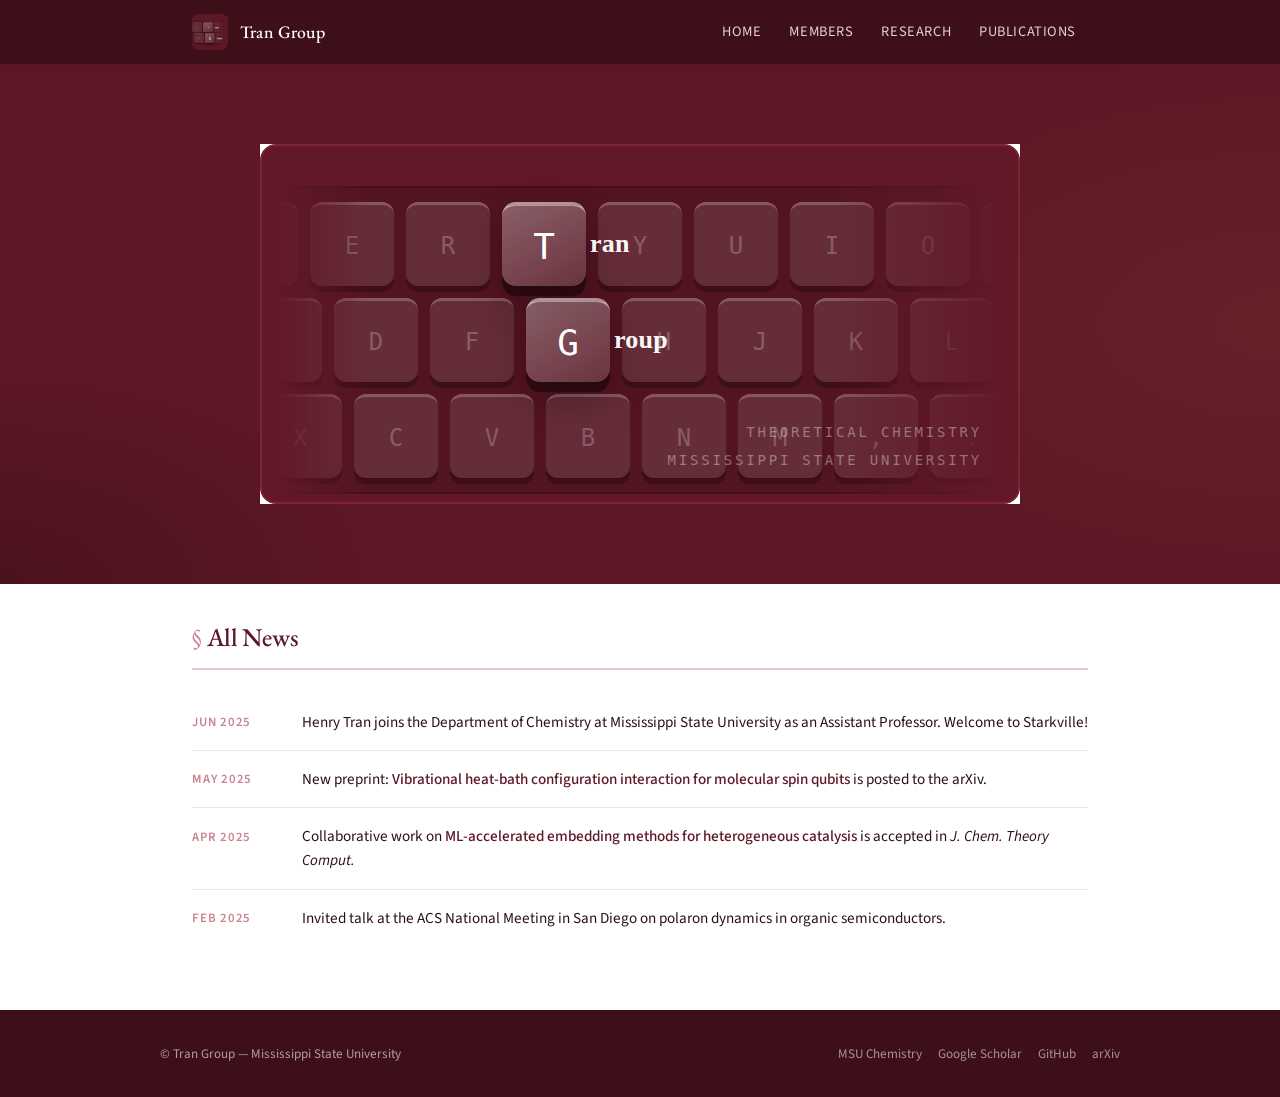
==== news.html @ 94c7b517 "initial commit" ====
<!DOCTYPE html>
<html lang="en">
<head>
  <meta charset="UTF-8" />
  <meta name="viewport" content="width=device-width, initial-scale=1" />
  <meta name="author" content="Henry Tran" />
  <meta name="description" content="News from the Tran Group — Theoretical Chemistry at Mississippi State University." />
  <title>News — Tran Group, Mississippi State University</title>
  <link rel="icon" type="image/png" href="images/tran_group_icon_maroon_512.png" />
  <link rel="stylesheet" href="css/main.css" />
</head>
<body>

<!-- ===== NAVBAR ===== -->
<nav class="navbar">
  <div class="navbar-inner">
    <a class="navbar-brand" href="index.html">
      <img class="nav-icon" src="images/tran_group_icon_maroon_512.png" alt="Tran Group icon" />
      <span>Tran Group</span>
    </a>
    <button class="navbar-toggle" id="navToggle" aria-label="Toggle navigation">
      <span></span><span></span><span></span>
    </button>
    <ul class="navbar-links" id="navLinks">
      <li><a href="index.html">Home</a></li>
      <li><a href="index.html#members">Members</a></li>
      <li><a href="index.html#research">Research</a></li>
      <li><a href="publications.html">Publications</a></li>
    </ul>
  </div>
</nav>

<!-- ===== HEADER ===== -->
<header class="site-header">
  <div class="header-inner">
    <div class="header-logo-wrap">
      <img src="images/tran_group_logo_maroon.png" alt="Tran Group logo" />
    </div>
    <div class="header-text">
      <h1>The Tran Group</h1>
      <p class="subtitle">Theoretical Chemistry at <em>Mississippi State University</em></p>
    </div>
  </div>
</header>

<!-- ===== MAIN CONTENT ===== -->
<main class="page-wrapper">

  <h2 class="section-heading" style="margin-top:2rem;">All News</h2>

  <ul class="news-list">

    <li class="news-item">
      <span class="news-date">Jun 2025</span>
      <div class="news-content">
        Henry Tran joins the Department of Chemistry at Mississippi State University as an Assistant Professor. Welcome to Starkville!
      </div>
    </li>

    <li class="news-item">
      <span class="news-date">May 2025</span>
      <div class="news-content">
        New preprint: <a href="#">Vibrational heat-bath configuration interaction for molecular spin qubits</a> is posted to the arXiv.
      </div>
    </li>

    <li class="news-item">
      <span class="news-date">Apr 2025</span>
      <div class="news-content">
        Collaborative work on <a href="#">ML-accelerated embedding methods for heterogeneous catalysis</a> is accepted in <em>J. Chem. Theory Comput.</em>
      </div>
    </li>

    <li class="news-item">
      <span class="news-date">Feb 2025</span>
      <div class="news-content">
        Invited talk at the ACS National Meeting in San Diego on polaron dynamics in organic semiconductors.
      </div>
    </li>

  </ul>

</main>

<!-- ===== FOOTER ===== -->
<footer class="site-footer">
  <div class="footer-inner">
    <span class="footer-copy">&copy; Tran Group &mdash; Mississippi State University</span>
    <ul class="footer-links">
      <li><a href="https://www.chemistry.msstate.edu/" target="_blank" rel="noopener">MSU Chemistry</a></li>
      <li><a href="https://scholar.google.com/" target="_blank" rel="noopener">Google Scholar</a></li>
      <li><a href="https://github.com/" target="_blank" rel="noopener">GitHub</a></li>
      <li><a href="https://arxiv.org/" target="_blank" rel="noopener">arXiv</a></li>
    </ul>
  </div>
</footer>

<script>
  document.getElementById('navToggle').addEventListener('click', function() {
    document.getElementById('navLinks').classList.toggle('open');
  });
</script>

</body>
</html>
---- css/main.css ----
/* ============================================================
   Tran Group — Theoretical Chemistry, Mississippi State University
   CSS — MSU Maroon theme, modeled after Berkelbach Group layout
   ============================================================ */

/* ---------- Google Fonts ---------- */
@import url('https://fonts.googleapis.com/css2?family=EB+Garamond:ital,wght@0,400;0,500;0,600;1,400&family=Source+Sans+3:wght@300;400;600&family=Source+Code+Pro:wght@400&display=swap');

/* ---------- CSS Variables ---------- */
:root {
  --maroon:        #5D1725;
  --maroon-dark:   #3E0F18;
  --maroon-mid:    #7A2133;
  --maroon-light:  #9B3A4D;
  --maroon-pale:   #C8848F;
  --maroon-bg:     #F9F4F5;
  --gold:          #C8A951;
  --gold-light:    #E8CC80;
  --white:         #FFFFFF;
  --off-white:     #FAFAFA;
  --text-dark:     #1A0A0C;
  --text-body:     #2C1016;
  --text-mid:      #5A3040;
  --text-light:    #9B7080;
  --border:        #DEC8CB;
  --border-light:  #F0E4E6;
  --shadow:        rgba(93,23,37,0.12);
  --shadow-strong: rgba(93,23,37,0.22);
  --nav-height:    64px;
  --font-serif:    'EB Garamond', Georgia, serif;
  --font-sans:     'Source Sans 3', system-ui, sans-serif;
  --font-mono:     'Source Code Pro', monospace;
}

/* ---------- Reset & Base ---------- */
*, *::before, *::after { box-sizing: border-box; margin: 0; padding: 0; }

html { scroll-behavior: smooth; font-size: 16px; }

body {
  font-family: var(--font-sans);
  font-size: 1rem;
  line-height: 1.7;
  color: var(--text-body);
  background: var(--white);
  -webkit-font-smoothing: antialiased;
}

a {
  color: var(--maroon);
  text-decoration: none;
  transition: color 0.2s;
}
a:hover { color: var(--maroon-light); text-decoration: underline; }

img { max-width: 100%; display: block; }

hr {
  border: none;
  border-top: 1px solid var(--border);
  margin: 2.5rem 0;
}

/* ---------- Navbar ---------- */
.navbar {
  position: sticky;
  top: 0;
  z-index: 100;
  background: var(--maroon-dark);
  height: var(--nav-height);
  display: flex;
  align-items: center;
  box-shadow: 0 2px 10px var(--shadow-strong);
}

.navbar-inner {
  max-width: 960px;
  width: 100%;
  margin: 0 auto;
  padding: 0 2rem;
  display: flex;
  align-items: center;
  justify-content: space-between;
  gap: 1rem;
}

.navbar-brand {
  display: flex;
  align-items: center;
  gap: 0.75rem;
  text-decoration: none;
}

.navbar-brand img.nav-icon {
  width: 36px;
  height: 36px;
  border-radius: 8px;
  object-fit: cover;
  flex-shrink: 0;
}

.navbar-brand span {
  font-family: var(--font-serif);
  font-size: 1.1rem;
  font-weight: 500;
  color: var(--white);
  letter-spacing: 0.01em;
  white-space: nowrap;
}

.navbar-toggle {
  display: none;
  background: none;
  border: none;
  cursor: pointer;
  padding: 0.25rem;
  flex-direction: column;
  gap: 5px;
}
.navbar-toggle span {
  display: block;
  width: 22px;
  height: 2px;
  background: var(--white);
  border-radius: 2px;
  transition: 0.3s;
}

.navbar-links {
  display: flex;
  align-items: center;
  gap: 0.25rem;
  list-style: none;
}

.navbar-links a {
  color: rgba(255,255,255,0.82);
  font-family: var(--font-sans);
  font-size: 0.9rem;
  font-weight: 400;
  letter-spacing: 0.04em;
  text-transform: uppercase;
  padding: 0.4rem 0.75rem;
  border-radius: 4px;
  text-decoration: none;
  transition: background 0.2s, color 0.2s;
}
.navbar-links a:hover,
.navbar-links a.active {
  background: rgba(255,255,255,0.12);
  color: var(--white);
  text-decoration: none;
}

/* ---------- Hero / Header Banner ---------- */
.site-header {
  background: var(--maroon);
  padding: 5rem 2rem;
  position: relative;
  overflow: hidden;
  width: 100%;
}

.site-header::before {
  content: '';
  position: absolute;
  inset: 0;
  background:
    radial-gradient(ellipse 70% 90% at 100% 50%, rgba(200,169,81,0.07) 0%, transparent 60%),
    radial-gradient(ellipse 50% 70% at 0% 100%, rgba(0,0,0,0.2) 0%, transparent 60%);
  pointer-events: none;
}

.header-inner {
  display: flex;
  justify-content: center;
  align-items: center;
  position: relative;
  width: 100%;
}

.header-logo-wrap {
  display: flex;
  justify-content: center;
  width: 100%;
}

.header-logo-wrap img {
  height: 360px;
  width: auto;
  max-width: 90%;
  filter: brightness(1.05);
  display: block;
}

/* hide the text block entirely in the full-banner layout */
.header-text { display: none; }

/* ---------- Layout Wrapper ---------- */
.page-wrapper {
  max-width: 960px;
  margin: 0 auto;
  padding: 0 2rem;
}

/* ---------- Section headings ---------- */
.section-heading {
  font-family: var(--font-serif);
  font-size: 1.6rem;
  font-weight: 500;
  color: var(--maroon);
  border-bottom: 2px solid var(--border);
  padding-bottom: 0.5rem;
  margin: 3rem 0 1.5rem;
  letter-spacing: -0.01em;
}

.section-heading::before {
  content: '§ ';
  color: var(--maroon-pale);
  font-weight: 400;
}

/* ---------- News Section ---------- */
.news-section {
  padding: 2rem 0 0;
}

.news-list { list-style: none; }

.news-item {
  display: grid;
  grid-template-columns: 90px 1fr;
  gap: 0 1.25rem;
  padding: 1rem 0;
  border-bottom: 1px solid var(--border-light);
  align-items: start;
}

.news-item:last-child { border-bottom: none; }

.news-date {
  font-family: var(--font-sans);
  font-size: 0.8rem;
  font-weight: 600;
  color: var(--maroon-pale);
  text-transform: uppercase;
  letter-spacing: 0.06em;
  padding-top: 0.15rem;
  white-space: nowrap;
}

.news-content {
  font-size: 0.95rem;
  line-height: 1.6;
  color: var(--text-body);
}

.news-content a { font-weight: 500; }

.view-older {
  display: inline-block;
  margin-top: 1.25rem;
  font-size: 0.88rem;
  font-weight: 600;
  color: var(--maroon);
  text-transform: uppercase;
  letter-spacing: 0.06em;
  border-bottom: 1px solid var(--maroon-pale);
  padding-bottom: 1px;
}

/* ---------- Members Section ---------- */
.members-grid {
  display: grid;
  grid-template-columns: repeat(auto-fill, minmax(240px, 1fr));
  gap: 2.5rem 2rem;
  margin: 1.5rem 0;
}

.member-card {
  display: flex;
  flex-direction: column;
  align-items: center;
  text-align: center;
}

.member-photo {
  width: 160px;
  height: 160px;
  border-radius: 50%;
  object-fit: cover;
  background: var(--border);
  margin-bottom: 1rem;
  border: 3px solid var(--border);
  transition: border-color 0.2s;
}

.member-card:hover .member-photo { border-color: var(--maroon-pale); }

.member-photo-placeholder {
  width: 160px;
  height: 160px;
  border-radius: 50%;
  background: linear-gradient(135deg, var(--maroon-pale), var(--border));
  margin-bottom: 1rem;
  display: flex;
  align-items: center;
  justify-content: center;
  color: var(--white);
  font-size: 2.75rem;
  font-family: var(--font-serif);
  border: 3px solid var(--border);
  flex-shrink: 0;
}

.member-name {
  font-family: var(--font-serif);
  font-size: 1.15rem;
  font-weight: 600;
  color: var(--text-dark);
  margin-bottom: 0.2rem;
}

.member-role {
  font-size: 0.85rem;
  font-weight: 600;
  color: var(--maroon);
  text-transform: uppercase;
  letter-spacing: 0.05em;
  margin-bottom: 0.5rem;
}

.member-bio {
  font-size: 0.9rem;
  color: var(--text-mid);
  line-height: 1.55;
}

.member-email {
  font-size: 0.82rem;
  color: var(--maroon-light);
  margin-top: 0.3rem;
  font-family: var(--font-mono);
  word-break: break-all;
}

/* Former members */
.former-members-toggle {
  background: none;
  border: 1px solid var(--border);
  color: var(--maroon);
  font-family: var(--font-sans);
  font-size: 0.88rem;
  font-weight: 600;
  letter-spacing: 0.04em;
  text-transform: uppercase;
  padding: 0.5rem 1.2rem;
  border-radius: 4px;
  cursor: pointer;
  margin: 1rem 0;
  transition: background 0.2s, color 0.2s;
}
.former-members-toggle:hover { background: var(--maroon); color: var(--white); }

.former-list {
  display: none;
  margin-top: 1rem;
}
.former-list.open { display: block; }

.former-item {
  padding: 0.65rem 0;
  border-bottom: 1px solid var(--border-light);
  font-size: 0.92rem;
}
.former-item:last-child { border-bottom: none; }

.former-name {
  font-weight: 600;
  color: var(--text-dark);
  margin-bottom: 0.1rem;
}
.former-role {
  font-size: 0.8rem;
  color: var(--maroon);
  font-weight: 600;
  text-transform: uppercase;
  letter-spacing: 0.04em;
}
.former-current {
  font-size: 0.82rem;
  color: var(--text-mid);
}

/* ---------- Research Section ---------- */
.research-intro {
  font-family: var(--font-serif);
  font-size: 1.08rem;
  line-height: 1.75;
  color: var(--text-body);
  margin-bottom: 1.75rem;
}

.research-areas {
  display: grid;
  grid-template-columns: repeat(auto-fill, minmax(260px, 1fr));
  gap: 1.5rem;
  margin: 1.5rem 0;
}

.research-card {
  background: var(--maroon-bg);
  border: 1px solid var(--border);
  border-top: 3px solid var(--maroon);
  border-radius: 4px;
  padding: 1.4rem 1.4rem 1.6rem;
  transition: box-shadow 0.2s;
}

.research-card:hover {
  box-shadow: 0 4px 18px var(--shadow);
}

.research-card h4 {
  font-family: var(--font-serif);
  font-size: 1.1rem;
  font-weight: 600;
  color: var(--maroon);
  margin-bottom: 0.75rem;
}

.research-card p {
  font-size: 0.9rem;
  line-height: 1.65;
  color: var(--text-body);
}

.publications-cta {
  display: inline-block;
  margin-top: 1.5rem;
  background: var(--maroon);
  color: var(--white);
  font-size: 0.9rem;
  font-weight: 600;
  letter-spacing: 0.04em;
  text-transform: uppercase;
  padding: 0.65rem 1.6rem;
  border-radius: 4px;
  text-decoration: none;
  transition: background 0.2s;
}
.publications-cta:hover { background: var(--maroon-dark); color: var(--white); text-decoration: none; }

/* ---------- PI Bio Section ---------- */
.pi-bio {
  display: grid;
  grid-template-columns: 160px 1fr;
  gap: 2rem;
  align-items: start;
  margin: 1.5rem 0;
}

.pi-photo {
  width: 160px;
  height: 160px;
  border-radius: 50%;
  object-fit: cover;
  border: 3px solid var(--border);
}

.pi-photo-placeholder {
  width: 160px;
  height: 160px;
  border-radius: 50%;
  background: linear-gradient(135deg, var(--maroon), var(--maroon-light));
  display: flex;
  align-items: center;
  justify-content: center;
  color: var(--white);
  font-size: 3rem;
  font-family: var(--font-serif);
  border: 3px solid var(--border);
  flex-shrink: 0;
}

.pi-bio-text p {
  font-family: var(--font-serif);
  font-size: 1.05rem;
  line-height: 1.75;
  margin-bottom: 1rem;
}

.awards-list {
  list-style: none;
  margin-top: 1.25rem;
}

.awards-list li {
  display: flex;
  gap: 0.75rem;
  padding: 0.45rem 0;
  border-bottom: 1px solid var(--border-light);
  font-size: 0.92rem;
  line-height: 1.5;
}
.awards-list li:last-child { border-bottom: none; }

.award-year {
  font-weight: 600;
  color: var(--maroon);
  white-space: nowrap;
  min-width: 40px;
}

/* ---------- Contact / Address Section ---------- */
.contact-section {
  background: var(--maroon-bg);
  border: 1px solid var(--border);
  border-radius: 4px;
  padding: 1.5rem 2rem;
  margin: 2rem 0;
  display: grid;
  grid-template-columns: 1fr 1fr;
  gap: 1.5rem;
}

.contact-section h4 {
  font-family: var(--font-serif);
  font-size: 1rem;
  color: var(--maroon);
  margin-bottom: 0.6rem;
  font-weight: 600;
}

.contact-section p,
.contact-section address {
  font-style: normal;
  font-size: 0.9rem;
  line-height: 1.7;
  color: var(--text-body);
}

/* ---------- Join Section ---------- */
.join-section {
  font-family: var(--font-serif);
  font-size: 1.05rem;
  line-height: 1.75;
  color: var(--text-body);
  background: var(--maroon-bg);
  border-left: 4px solid var(--maroon);
  padding: 1.25rem 1.5rem;
  border-radius: 0 4px 4px 0;
  margin: 2rem 0;
}

/* ---------- Footer ---------- */
.site-footer {
  background: var(--maroon-dark);
  color: rgba(255,255,255,0.6);
  padding: 2rem;
  margin-top: 4rem;
  font-size: 0.85rem;
}

.footer-inner {
  max-width: 960px;
  margin: 0 auto;
  display: flex;
  align-items: center;
  justify-content: space-between;
  flex-wrap: wrap;
  gap: 1rem;
}

.footer-links {
  display: flex;
  gap: 1rem;
  flex-wrap: wrap;
  list-style: none;
}

.footer-links a {
  color: rgba(255,255,255,0.55);
  font-size: 0.82rem;
  text-decoration: none;
  transition: color 0.2s;
}
.footer-links a:hover { color: var(--white); text-decoration: none; }

.footer-copy {
  font-size: 0.82rem;
}

/* ---------- Publications page ---------- */
.pub-section-heading {
  font-family: var(--font-serif);
  font-size: 1.25rem;
  color: var(--maroon);
  font-weight: 600;
  margin: 2.5rem 0 1rem;
  padding-bottom: 0.4rem;
  border-bottom: 1px solid var(--border);
}

.pub-list { list-style: none; }

.pub-item {
  display: grid;
  grid-template-columns: 80px 1fr;
  gap: 0 1rem;
  padding: 0.9rem 0;
  border-bottom: 1px solid var(--border-light);
  align-items: start;
}
.pub-item:last-child { border-bottom: none; }

.pub-date {
  font-size: 0.78rem;
  color: var(--maroon-pale);
  font-weight: 600;
  text-transform: uppercase;
  letter-spacing: 0.05em;
  padding-top: 0.15rem;
  white-space: nowrap;
}

.pub-content { font-size: 0.92rem; line-height: 1.55; }
.pub-content a { font-weight: 500; color: var(--maroon); }
.pub-content a:hover { color: var(--maroon-light); }
.pub-authors { color: var(--text-mid); font-size: 0.87rem; margin-top: 0.2rem; }
.pub-journal { color: var(--text-mid); font-size: 0.87rem; font-style: italic; }
.pub-note { font-size: 0.82rem; color: var(--maroon-pale); font-style: italic; margin-top: 0.2rem; }

.pub-former-toggle {
  background: none;
  border: 1px solid var(--border);
  color: var(--maroon);
  font-family: var(--font-sans);
  font-size: 0.88rem;
  font-weight: 600;
  letter-spacing: 0.04em;
  text-transform: uppercase;
  padding: 0.5rem 1.2rem;
  border-radius: 4px;
  cursor: pointer;
  margin: 1rem 0;
  transition: background 0.2s, color 0.2s;
}
.pub-former-toggle:hover { background: var(--maroon); color: var(--white); }

.pub-former { display: none; }
.pub-former.open { display: block; }

/* ---------- Responsive ---------- */
@media (max-width: 768px) {
  .navbar-toggle { display: flex; }

  .navbar-links {
    display: none;
    position: absolute;
    top: var(--nav-height);
    left: 0;
    right: 0;
    background: var(--maroon-dark);
    flex-direction: column;
    padding: 0.75rem 1rem;
    gap: 0;
    box-shadow: 0 4px 12px var(--shadow-strong);
  }
  .navbar-links.open { display: flex; }
  .navbar-links li { width: 100%; }
  .navbar-links a { display: block; padding: 0.65rem 0.75rem; font-size: 0.95rem; }

  .header-inner { flex-direction: column; align-items: flex-start; gap: 1.25rem; }
  .header-text h1 { font-size: 1.8rem; }

  .pi-bio { grid-template-columns: 1fr; }
  .pi-photo, .pi-photo-placeholder { width: 120px; height: 120px; }

  .contact-section { grid-template-columns: 1fr; }

  .members-grid { grid-template-columns: repeat(auto-fill, minmax(180px, 1fr)); }
  .research-areas { grid-template-columns: 1fr; }
}

@media (max-width: 480px) {
  .page-wrapper { padding: 0 1rem; }
  .news-item { grid-template-columns: 1fr; gap: 0.2rem; }
  .pub-item { grid-template-columns: 1fr; }
  .pub-date { display: inline; margin-right: 0.5rem; }
}
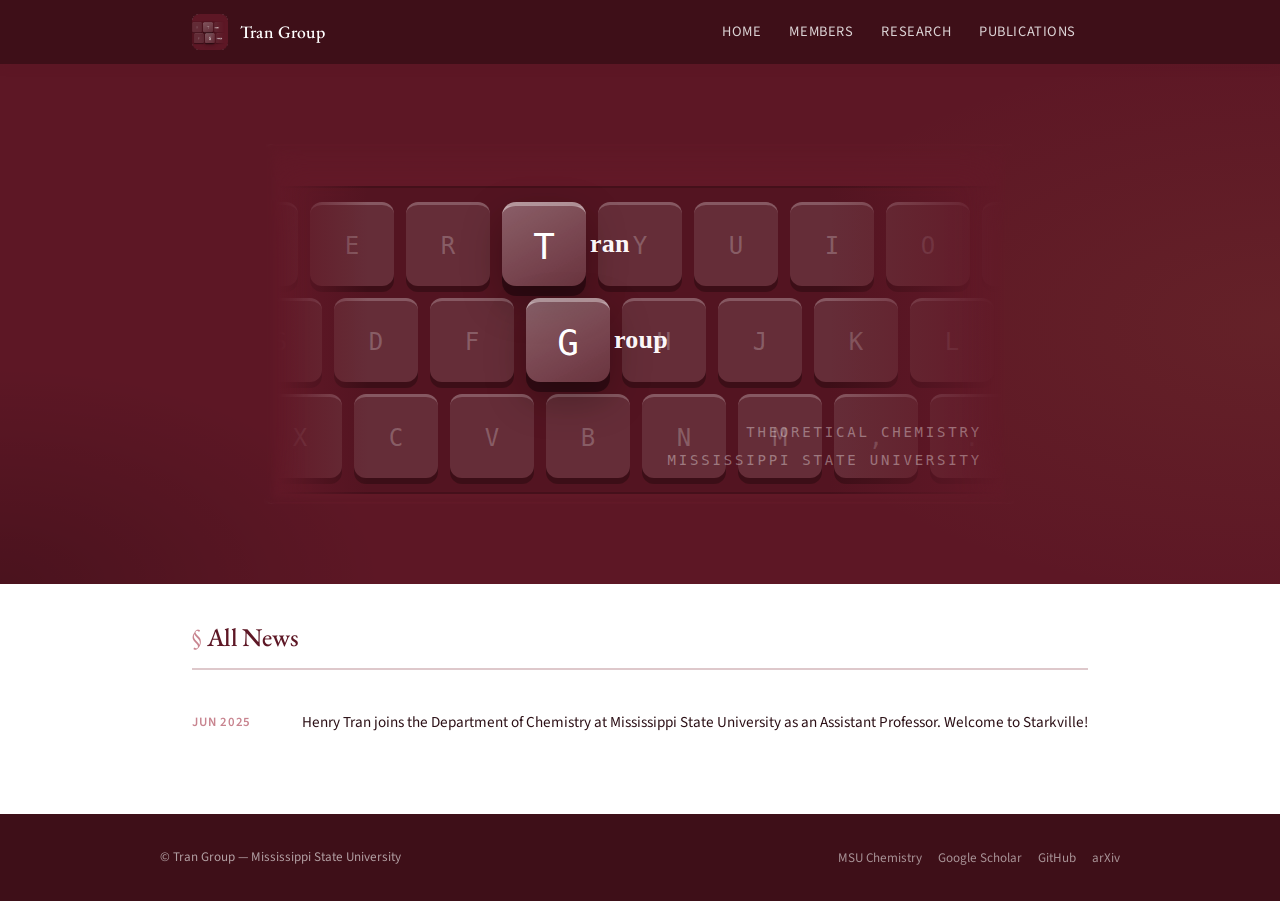
==== commit 9b2531b1: "Removed photo in pi info section" ====
--- a/news.html
+++ b/news.html
@@ -34,7 +34,7 @@
 <header class="site-header">
   <div class="header-inner">
     <div class="header-logo-wrap">
-      <img src="images/tran_group_logo_maroon.png" alt="Tran Group logo" />
+      <img src="images/tran_group_logo_maroon_fuzzy.png" alt="Tran Group logo" />
     </div>
     <div class="header-text">
       <h1>The Tran Group</h1>
@@ -54,27 +54,6 @@
       <span class="news-date">Jun 2025</span>
       <div class="news-content">
         Henry Tran joins the Department of Chemistry at Mississippi State University as an Assistant Professor. Welcome to Starkville!
-      </div>
-    </li>
-
-    <li class="news-item">
-      <span class="news-date">May 2025</span>
-      <div class="news-content">
-        New preprint: <a href="#">Vibrational heat-bath configuration interaction for molecular spin qubits</a> is posted to the arXiv.
-      </div>
-    </li>
-
-    <li class="news-item">
-      <span class="news-date">Apr 2025</span>
-      <div class="news-content">
-        Collaborative work on <a href="#">ML-accelerated embedding methods for heterogeneous catalysis</a> is accepted in <em>J. Chem. Theory Comput.</em>
-      </div>
-    </li>
-
-    <li class="news-item">
-      <span class="news-date">Feb 2025</span>
-      <div class="news-content">
-        Invited talk at the ACS National Meeting in San Diego on polaron dynamics in organic semiconductors.
       </div>
     </li>
 
--- a/css/main.css
+++ b/css/main.css
@@ -455,7 +455,7 @@
 /* ---------- PI Bio Section ---------- */
 .pi-bio {
   display: grid;
-  grid-template-columns: 160px 1fr;
+  /* grid-template-columns: 160px 1fr;*/
   gap: 2rem;
   align-items: start;
   margin: 1.5rem 0;
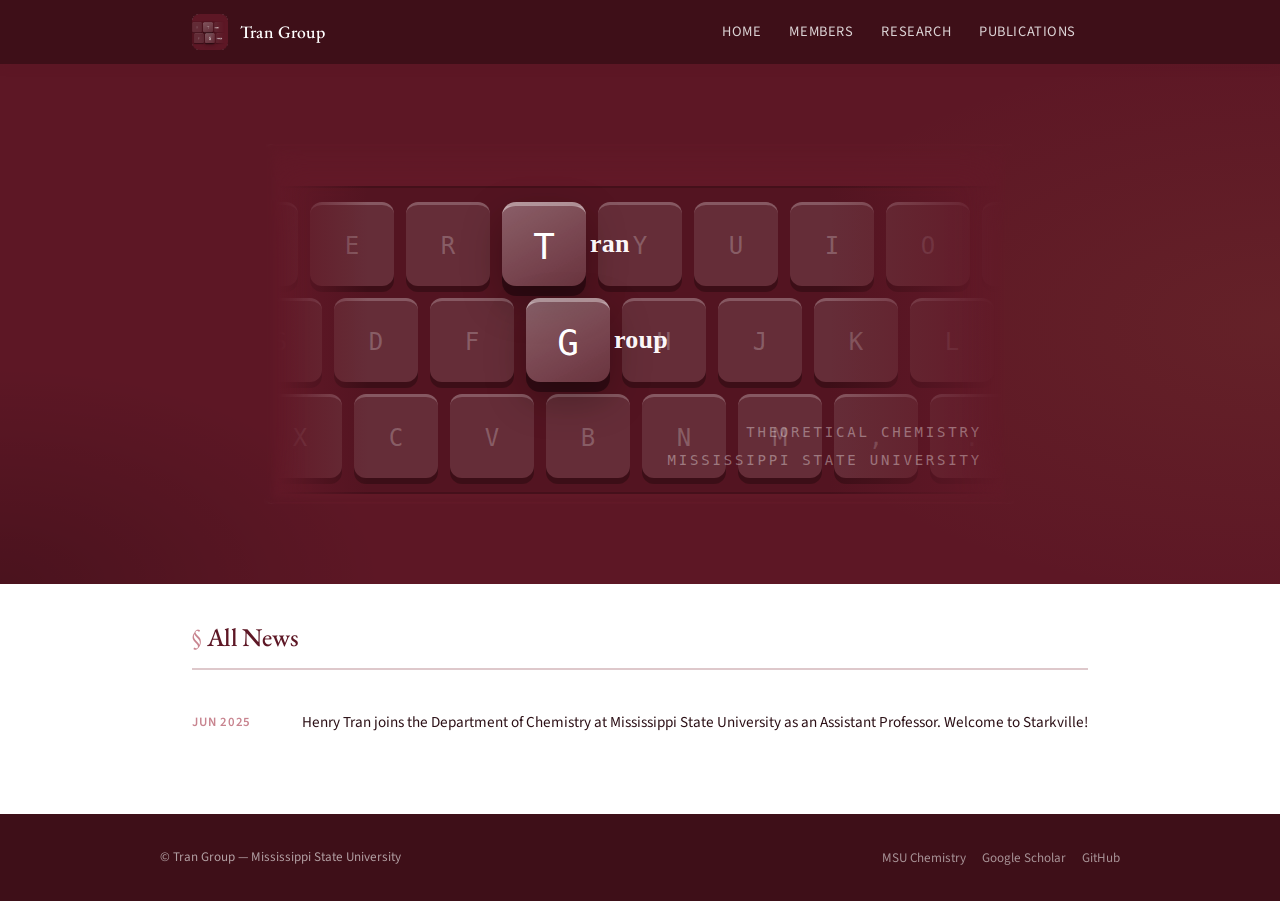
==== commit 17d13162: "Refactored the header and footer so that it is unified in one file" ====
--- a/news.html
+++ b/news.html
@@ -9,39 +9,7 @@
   <link rel="icon" type="image/png" href="images/tran_group_icon_maroon_512.png" />
   <link rel="stylesheet" href="css/main.css" />
 </head>
-<body>
-
-<!-- ===== NAVBAR ===== -->
-<nav class="navbar">
-  <div class="navbar-inner">
-    <a class="navbar-brand" href="index.html">
-      <img class="nav-icon" src="images/tran_group_icon_maroon_512.png" alt="Tran Group icon" />
-      <span>Tran Group</span>
-    </a>
-    <button class="navbar-toggle" id="navToggle" aria-label="Toggle navigation">
-      <span></span><span></span><span></span>
-    </button>
-    <ul class="navbar-links" id="navLinks">
-      <li><a href="index.html">Home</a></li>
-      <li><a href="index.html#members">Members</a></li>
-      <li><a href="index.html#research">Research</a></li>
-      <li><a href="publications.html">Publications</a></li>
-    </ul>
-  </div>
-</nav>
-
-<!-- ===== HEADER ===== -->
-<header class="site-header">
-  <div class="header-inner">
-    <div class="header-logo-wrap">
-      <img src="images/tran_group_logo_maroon_fuzzy.png" alt="Tran Group logo" />
-    </div>
-    <div class="header-text">
-      <h1>The Tran Group</h1>
-      <p class="subtitle">Theoretical Chemistry at <em>Mississippi State University</em></p>
-    </div>
-  </div>
-</header>
+<body data-page="news">
 
 <!-- ===== MAIN CONTENT ===== -->
 <main class="page-wrapper">
@@ -61,24 +29,7 @@
 
 </main>
 
-<!-- ===== FOOTER ===== -->
-<footer class="site-footer">
-  <div class="footer-inner">
-    <span class="footer-copy">&copy; Tran Group &mdash; Mississippi State University</span>
-    <ul class="footer-links">
-      <li><a href="https://www.chemistry.msstate.edu/" target="_blank" rel="noopener">MSU Chemistry</a></li>
-      <li><a href="https://scholar.google.com/" target="_blank" rel="noopener">Google Scholar</a></li>
-      <li><a href="https://github.com/" target="_blank" rel="noopener">GitHub</a></li>
-      <li><a href="https://arxiv.org/" target="_blank" rel="noopener">arXiv</a></li>
-    </ul>
-  </div>
-</footer>
-
-<script>
-  document.getElementById('navToggle').addEventListener('click', function() {
-    document.getElementById('navLinks').classList.toggle('open');
-  });
-</script>
+<script src="js/site-layout.js"></script>
 
 </body>
 </html>
--- a/css/main.css
+++ b/css/main.css
@@ -5,6 +5,7 @@
 
 /* ---------- Google Fonts ---------- */
 @import url('https://fonts.googleapis.com/css2?family=EB+Garamond:ital,wght@0,400;0,500;0,600;1,400&family=Source+Sans+3:wght@300;400;600&family=Source+Code+Pro:wght@400&display=swap');
+@import url('https://cdnjs.cloudflare.com/ajax/libs/font-awesome/6.5.2/css/all.min.css');
 
 /* ---------- CSS Variables ---------- */
 :root {
@@ -345,6 +346,59 @@
   word-break: break-all;
 }
 
+.member-email a {
+  display: inline-flex;
+  align-items: center;
+  gap: 0.35rem;
+}
+
+.member-email i {
+  font-size: 0.8rem;
+  color: var(--maroon-pale);
+  flex-shrink: 0;
+}
+
+.member-links {
+  display: flex;
+  justify-content: center;
+  gap: 0.55rem;
+  flex-wrap: wrap;
+  margin-top: 0.9rem;
+}
+
+.member-link {
+  width: 2.1rem;
+  height: 2.1rem;
+  display: inline-flex;
+  align-items: center;
+  justify-content: center;
+  border: 1px solid var(--border);
+  border-radius: 999px;
+  color: var(--maroon);
+  background: var(--white);
+  text-decoration: none;
+  transition: transform 0.2s, background 0.2s, color 0.2s, border-color 0.2s, box-shadow 0.2s;
+}
+
+.member-link i {
+  font-size: 0.92rem;
+  line-height: 1;
+}
+
+.member-link:hover {
+  transform: translateY(-1px);
+  background: var(--maroon);
+  border-color: var(--maroon);
+  color: var(--white);
+  box-shadow: 0 4px 12px var(--shadow);
+  text-decoration: none;
+}
+
+.member-link-cv:hover { background: var(--maroon-mid); border-color: var(--maroon-mid); }
+.member-link-github:hover { background: #24292f; border-color: #24292f; }
+.member-link-linkedin:hover { background: #0a66c2; border-color: #0a66c2; }
+.member-link-scholar:hover { background: #6b4f1d; border-color: #6b4f1d; }
+
 /* Former members */
 .former-members-toggle {
   background: none;
@@ -607,7 +661,8 @@
 
 .pub-item {
   display: grid;
-  grid-template-columns: 80px 1fr;
+  /* three columns: number, date, content */
+  grid-template-columns: 60px 120px 1fr;
   gap: 0 1rem;
   padding: 0.9rem 0;
   border-bottom: 1px solid var(--border-light);
@@ -621,9 +676,30 @@
   font-weight: 600;
   text-transform: uppercase;
   letter-spacing: 0.05em;
-  padding-top: 0.15rem;
+  padding-top: 0;
+  align-self: center;
   white-space: nowrap;
 }
+
+/* Publication numbering (left column) */
+.pub-number {
+  display: block;
+  font-size: 0.95rem;
+  font-weight: 700;
+  color: var(--maroon);
+  text-align: right;
+  padding-top: 0.05rem;
+  margin-bottom: 0.15rem;
+  align-self: center;
+}
+
+/* ensure date stacks under number in the left column */
+.pub-item .pub-date { display: block; }
+
+/* Ensure number and date occupy the left column and content the right column */
+.pub-item > .pub-number { grid-column: 1; }
+.pub-item > .pub-date   { grid-column: 2; }
+.pub-item > .pub-content{ grid-column: 3; }
 
 .pub-content { font-size: 0.92rem; line-height: 1.55; }
 .pub-content a { font-weight: 500; color: var(--maroon); }
@@ -688,5 +764,7 @@
   .page-wrapper { padding: 0 1rem; }
   .news-item { grid-template-columns: 1fr; gap: 0.2rem; }
   .pub-item { grid-template-columns: 1fr; }
-  .pub-date { display: inline; margin-right: 0.5rem; }
-}
+  .pub-item > .pub-number,
+  .pub-item > .pub-date { display: inline-block; margin-right: 0.5rem; }
+  .pub-item > .pub-content { display: block; margin-top: 0.25rem; }
+}
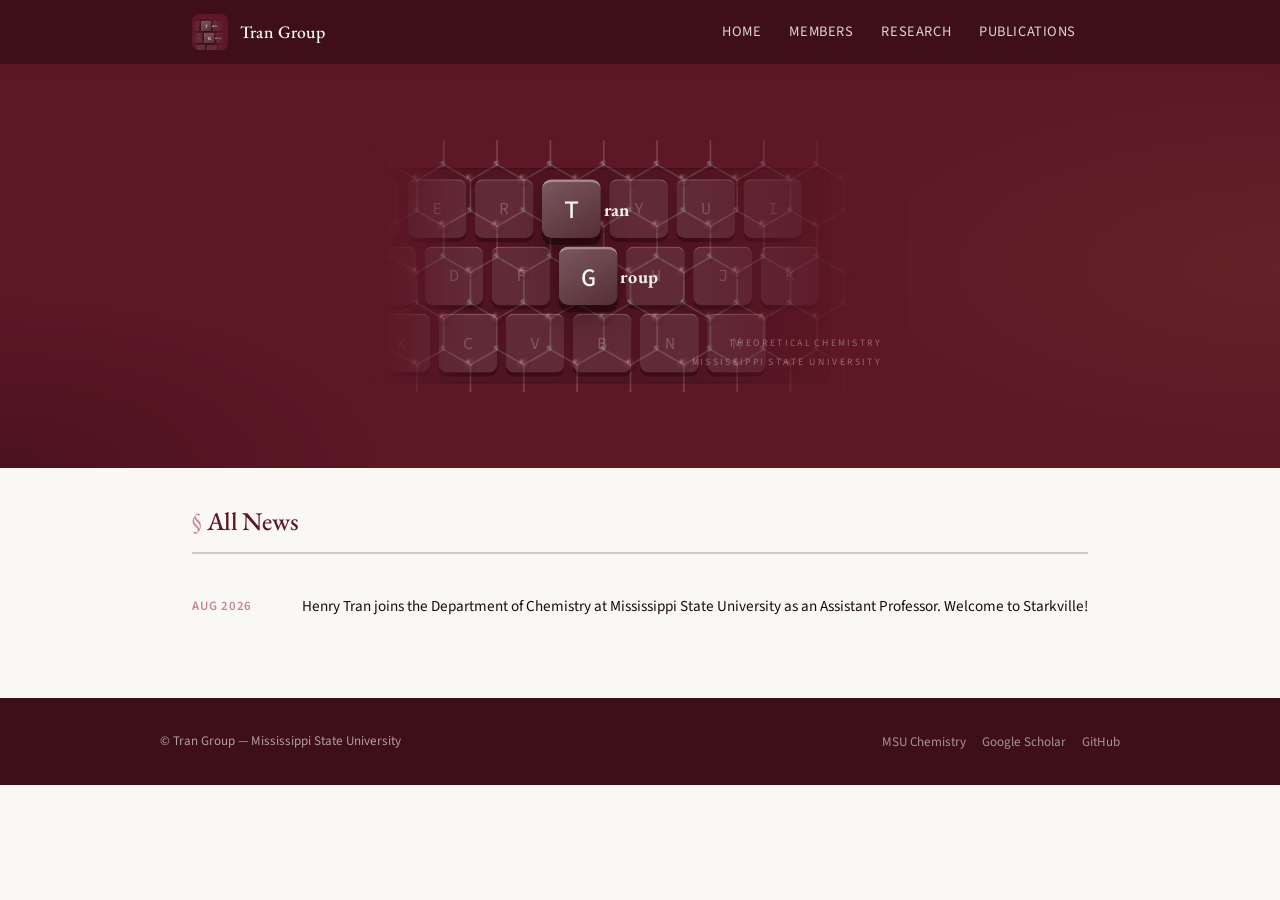
==== commit 08235b83: "Fixed the incorrect date on Henry joining the department, and updated Henry's profile picture" ====
--- a/news.html
+++ b/news.html
@@ -19,7 +19,7 @@
   <ul class="news-list">
 
     <li class="news-item">
-      <span class="news-date">Jun 2025</span>
+      <span class="news-date">Aug 2026</span>
       <div class="news-content">
         Henry Tran joins the Department of Chemistry at Mississippi State University as an Assistant Professor. Welcome to Starkville!
       </div>
--- a/css/main.css
+++ b/css/main.css
@@ -1,33 +1,44 @@
 /* ============================================================
    Tran Group — Theoretical Chemistry, Mississippi State University
-   CSS — MSU Maroon theme, modeled after Berkelbach Group layout
    ============================================================ */
 
-/* ---------- Google Fonts ---------- */
+/* ---------- Google Fonts (Untouched) ---------- */
 @import url('https://fonts.googleapis.com/css2?family=EB+Garamond:ital,wght@0,400;0,500;0,600;1,400&family=Source+Sans+3:wght@300;400;600&family=Source+Code+Pro:wght@400&display=swap');
 @import url('https://cdnjs.cloudflare.com/ajax/libs/font-awesome/6.5.2/css/all.min.css');
 
 /* ---------- CSS Variables ---------- */
 :root {
+  /* Updated Brand Colors */
   --maroon:        #5D1725;
-  --maroon-dark:   #3E0F18;
-  --maroon-mid:    #7A2133;
-  --maroon-light:  #9B3A4D;
+  --maroon-dark:   #3e0f18; 
+  --maroon-mid:    #7a2133; 
+  --maroon-light:  #9b2d42; 
   --maroon-pale:   #C8848F;
-  --maroon-bg:     #F9F4F5;
+  --maroon-bg:     #f0ebe2; 
   --gold:          #C8A951;
   --gold-light:    #E8CC80;
-  --white:         #FFFFFF;
-  --off-white:     #FAFAFA;
-  --text-dark:     #1A0A0C;
-  --text-body:     #2C1016;
-  --text-mid:      #5A3040;
-  --text-light:    #9B7080;
-  --border:        #DEC8CB;
-  --border-light:  #F0E4E6;
+  
+  /* Updated Neutrals */
+  --white:         #faf8f4; 
+  --off-white:     #f0ebe2; 
+  --text-dark:     #1a0a0e; 
+  --text-body:     #1a0a0e; 
+  --text-mid:      #8a7a7e; 
+  --text-light:    #8a7a7e; 
+  --border:        #d4c9c2; 
+  --border-light:  #e2dbd2; 
   --shadow:        rgba(93,23,37,0.12);
   --shadow-strong: rgba(93,23,37,0.22);
   --nav-height:    64px;
+
+  /* Variables strictly required by the fetched logo.html components */
+  --maroon-deep:   #3e0f18;
+  --maroon-lite:   #9b2d42;
+  --ink:           #1a0a0e;
+  --smoke:         #8a7a7e;
+  --off:           #f0ebe2;
+  
+  /* Original Typography */
   --font-serif:    'EB Garamond', Georgia, serif;
   --font-sans:     'Source Sans 3', system-ui, sans-serif;
   --font-mono:     'Source Code Pro', monospace;
@@ -183,7 +194,9 @@
 .header-logo-wrap {
   display: flex;
   justify-content: center;
+  align-items: center;
   width: 100%;
+  padding: 2rem 0; /* Gives the scaled logo breathing room */
 }
 
 .header-logo-wrap img {
@@ -661,7 +674,6 @@
 
 .pub-item {
   display: grid;
-  /* three columns: number, date, content */
   grid-template-columns: 60px 120px 1fr;
   gap: 0 1rem;
   padding: 0.9rem 0;
@@ -681,7 +693,6 @@
   white-space: nowrap;
 }
 
-/* Publication numbering (left column) */
 .pub-number {
   display: block;
   font-size: 0.95rem;
@@ -693,10 +704,7 @@
   align-self: center;
 }
 
-/* ensure date stacks under number in the left column */
 .pub-item .pub-date { display: block; }
-
-/* Ensure number and date occupy the left column and content the right column */
 .pub-item > .pub-number { grid-column: 1; }
 .pub-item > .pub-date   { grid-column: 2; }
 .pub-item > .pub-content{ grid-column: 3; }
@@ -760,6 +768,10 @@
   .research-areas { grid-template-columns: 1fr; }
 }
 
+@media (max-width: 600px) {
+  .logo-card { transform: scale(1.1) !important; }
+}
+
 @media (max-width: 480px) {
   .page-wrapper { padding: 0 1rem; }
   .news-item { grid-template-columns: 1fr; gap: 0.2rem; }
@@ -768,3 +780,159 @@
   .pub-item > .pub-date { display: inline-block; margin-right: 0.5rem; }
   .pub-item > .pub-content { display: block; margin-top: 0.25rem; }
 }
+
+
+/* ══════════════════════════════════════════════════════════════════════
+   DYNAMIC LOGO CSS (Fetched from logo.html)
+   These rules apply to the JavaScript-injected elements.
+══════════════════════════════════════════════════════════════════════ */
+
+/* MAIN CARD CONTAINER */
+.logo-card {
+  border-radius: 8px;
+  overflow: hidden;
+  position: relative;
+  width: 380px;
+  height: 180px;
+  flex-shrink: 0;
+  
+  /* Scale applied to match previous request */
+  transform: scale(1.4);
+  transform-origin: center;
+}
+.logo-card.light  { background: var(--white); box-shadow: 0 4px 40px rgba(93,23,37,0.08); }
+.logo-card.dark   { background: var(--maroon-deep); }
+.logo-card.maroon { background: var(--maroon); }
+
+/* CARD KEYBOARD */
+.keyboard {
+  position: absolute; top: 20px; left: -80px;
+  display: flex; flex-direction: column; gap: 6px;
+  padding: 8px; border-radius: 10px; z-index: 1;
+}
+.logo-card.light  .keyboard { background: rgba(150,138,128,0.09); box-shadow: inset 0 0 0 1px rgba(150,138,128,0.16); }
+.logo-card.dark   .keyboard { background: rgba(255,255,255,0.03); box-shadow: inset 0 0 0 1px rgba(255,255,255,0.06); }
+.logo-card.maroon .keyboard { background: rgba(0,0,0,0.14); box-shadow: inset 0 0 0 1px rgba(0,0,0,0.18); }
+
+.kb-row { display: flex; gap: 6px; align-items: center; }
+.kb-row:nth-child(1) { padding-left: 0px; }
+.kb-row:nth-child(2) { padding-left: 12px; }
+.kb-row:nth-child(3) { padding-left: 22px; }
+
+.k {
+  width: 42px; height: 42px; border-radius: 6px;
+  display: flex; align-items: center; justify-content: center;
+  font-family: var(--font-mono); font-size: 12px; font-weight: 400; flex-shrink: 0;
+}
+.logo-card.light .k  { background: rgba(200,192,182,0.32); color: rgba(80,60,65,0.28); border-top: 1.5px solid rgba(255,255,255,0.6); box-shadow: 0 3px 0 rgba(130,120,110,0.28); }
+.logo-card.dark .k   { background: rgba(255,255,255,0.06); color: rgba(255,255,255,0.14); border-top: 1px solid rgba(255,255,255,0.10); box-shadow: 0 3px 0 rgba(0,0,0,0.45); }
+.logo-card.maroon .k { background: rgba(255,255,255,0.10); color: rgba(255,255,255,0.22); border-top: 1.5px solid rgba(255,255,255,0.20); box-shadow: 0 3px 0 rgba(0,0,0,0.28); }
+
+.k.hero { font-size: 18px; font-weight: 500; border-radius: 7px; z-index: 2; }
+.logo-card.light .k.hero  { background: linear-gradient(150deg, var(--maroon-mid), var(--maroon-deep)); border-top: 2px solid rgba(255,255,255,0.24); box-shadow: 0 5px 0 #2b0a11, 0 8px 20px rgba(93,23,37,0.5); color: var(--white); }
+.logo-card.dark .k.hero   { background: linear-gradient(150deg, var(--maroon-lite), var(--maroon)); border-top: 2px solid rgba(255,255,255,0.20); box-shadow: 0 5px 0 #1a0508, 0 8px 20px rgba(0,0,0,0.65); color: var(--white); }
+.logo-card.maroon .k.hero { background: linear-gradient(150deg, rgba(255,255,255,0.30), rgba(255,255,255,0.13)), var(--maroon-deep); border-top: 2px solid rgba(255,255,255,0.42); box-shadow: 0 5px 0 rgba(0,0,0,0.38), 0 8px 18px rgba(0,0,0,0.28); color: rgba(255,255,255,0.96); }
+
+.overlay-text {
+  position: absolute; font-family: var(--font-serif); font-weight: 700; font-size: 13px; line-height: 1; z-index: 10; letter-spacing: 0.01em;
+}
+.overlay-ran  { top: 43px; left: 164px; }
+.overlay-roup { top: 91px; left: 176px; }
+
+.logo-card.light  .overlay-text { color: var(--ink); }
+.logo-card.dark   .overlay-text { color: #f0e8e4; }
+.logo-card.maroon .overlay-text { color: rgba(255,255,255,0.93); }
+
+.sub-label {
+  position: absolute; bottom: 14px; right: 18px; font-size: 7px; letter-spacing: 0.20em; text-transform: uppercase; text-align: right; line-height: 2; z-index: 20;
+}
+.logo-card.light  .sub-label { color: var(--smoke); }
+.logo-card.dark   .sub-label { color: rgba(255,255,255,0.25); }
+.logo-card.maroon .sub-label { color: rgba(255,255,255,0.35); }
+
+/* CARD FADES */
+.logo-card::after { content: ''; position: absolute; inset: 0; pointer-events: none; z-index: 8; }
+.logo-card.light::after  { background: linear-gradient(90deg, transparent 60%, var(--white) 92%); }
+.logo-card.dark::after   { background: linear-gradient(90deg, transparent 60%, var(--maroon-deep) 92%); }
+.logo-card.maroon::after { background: linear-gradient(90deg, transparent 60%, var(--maroon) 92%); }
+
+.logo-card::before { content: ''; position: absolute; inset: 0; pointer-events: none; z-index: 8; }
+.logo-card.light::before  { background: linear-gradient(90deg, var(--white) 2%, transparent 18%); }
+.logo-card.dark::before   { background: linear-gradient(90deg, var(--maroon-deep) 2%, transparent 18%); }
+.logo-card.maroon::before { background: linear-gradient(90deg, var(--maroon) 2%, transparent 18%); }
+
+/* CARD MOLECULE OVERLAY */
+.molecule-overlay { position: absolute; top: 0; left: 0; width: 100%; height: 100%; pointer-events: none; z-index: 0; overflow: hidden; }
+.mol-bond line { stroke-width: 1.2; stroke-linecap: round; }
+.logo-card.light  .mol-bond line { stroke: rgba(93,23,37,0.18); }
+.logo-card.dark   .mol-bond line { stroke: rgba(255,255,255,0.14); }
+.logo-card.maroon .mol-bond line { stroke: rgba(255,255,255,0.18); }
+.mol-atom-A circle, .mol-atom-B circle { stroke: none; }
+
+
+/* ══════════════════════════════════════════════════════════════════════
+   DYNAMIC ICON CSS (Fetched from logo.html)
+══════════════════════════════════════════════════════════════════════ */
+.icon-box {
+  border-radius: var(--r); overflow: hidden; position: relative; flex-shrink: 0; display: flex; align-items: center; justify-content: center;
+}
+.icon-36 { --r: 7px; width: 36px; height: 36px; }
+.icon-36 .icon-inner { transform: scale(0.0703125); }
+
+.icon-box.maroon { background: var(--maroon); }
+.icon-box.light  { background: var(--white); border: 1px solid #e2dbd2; }
+.icon-box.dark   { background: var(--maroon-deep); }
+
+.icon-inner { position: absolute; top: 0; left: 0; width: 512px; height: 512px; transform-origin: top left; flex-shrink: 0; }
+
+.ikb {
+  position: absolute; top: 72px; left: -578px; display: flex; flex-direction: column; gap: 20px; padding: 24px; border-radius: 30px; z-index: 1;
+}
+.icon-box.maroon .ikb { background: rgba(0,0,0,0.14); box-shadow: inset 0 0 0 3px rgba(0,0,0,0.18); }
+.icon-box.light  .ikb { background: rgba(150,138,128,0.09); box-shadow: inset 0 0 0 3px rgba(150,138,128,0.16); }
+.icon-box.dark   .ikb { background: rgba(255,255,255,0.03); box-shadow: inset 0 0 0 3px rgba(255,255,255,0.06); }
+
+.ikb-row { display: flex; gap: 20px; align-items: center; }
+.ikb-row:nth-child(1) { padding-left: 0; }
+.ikb-row:nth-child(2) { padding-left: 43px; }
+.ikb-row:nth-child(3) { padding-left: 80px; }
+
+.ik {
+  width: 150px; height: 150px; border-radius: 20px;
+  display: flex; align-items: center; justify-content: center;
+  font-family: var(--font-mono); font-size: 44px; font-weight: 400; flex-shrink: 0;
+}
+.icon-box.maroon .ik { background: rgba(255,255,255,0.10); color: rgba(255,255,255,0.22); border-top: 3px solid rgba(255,255,255,0.20); box-shadow: 0 11px 0 rgba(0,0,0,0.28); }
+.icon-box.light  .ik { background: rgba(200,192,182,0.32); color: rgba(80,60,65,0.28); border-top: 3px solid rgba(255,255,255,0.6); box-shadow: 0 11px 0 rgba(130,120,110,0.28); }
+.icon-box.dark   .ik { background: rgba(255,255,255,0.06); color: rgba(255,255,255,0.14); border-top: 2px solid rgba(255,255,255,0.10); box-shadow: 0 11px 0 rgba(0,0,0,0.45); }
+
+.ik.hero { font-size: 68px; font-weight: 500; border-radius: 22px; z-index: 2; }
+.icon-box.maroon .ik.hero { background: linear-gradient(150deg, rgba(255,255,255,0.30), rgba(255,255,255,0.13)), var(--maroon-deep); border-top: 4px solid rgba(255,255,255,0.42); box-shadow: 0 11px 0 rgba(0,0,0,0.38), 0 18px 40px rgba(0,0,0,0.28); color: rgba(255,255,255,0.96); }
+.icon-box.light  .ik.hero { background: linear-gradient(150deg, var(--maroon-mid), var(--maroon-deep)); border-top: 4px solid rgba(255,255,255,0.24); box-shadow: 0 11px 0 #2b0a11, 0 18px 40px rgba(93,23,37,0.5); color: var(--white); }
+.icon-box.dark   .ik.hero { background: linear-gradient(150deg, var(--maroon-lite), var(--maroon)); border-top: 4px solid rgba(255,255,255,0.20); box-shadow: 0 11px 0 #1a0508, 0 18px 40px rgba(0,0,0,0.65); color: var(--white); }
+
+.i-overlay { position: absolute; font-family: var(--font-serif); font-weight: 700; font-size: 47px; line-height: 1; z-index: 10; letter-spacing: 0.01em; }
+.i-ran  { top: 150px; left: 283px; }
+.i-roup { top: 320px; left: 326px; }
+
+.icon-box.maroon .i-overlay { color: rgba(255,255,255,0.93); }
+.icon-box.light  .i-overlay { color: var(--ink); }
+.icon-box.dark   .i-overlay { color: #f0e8e4; }
+
+.icon-box::after, .icon-box::before { content: ''; position: absolute; inset: 0; pointer-events: none; z-index: 9; }
+.icon-box.maroon::after  { background: linear-gradient(90deg, transparent 60%, var(--maroon) 92%); }
+.icon-box.maroon::before { background: linear-gradient(90deg, var(--maroon) 2%, transparent 18%); }
+.icon-box.light::after   { background: linear-gradient(90deg, transparent 60%, var(--white) 92%); }
+.icon-box.light::before  { background: linear-gradient(90deg, var(--white) 2%, transparent 18%); }
+.icon-box.dark::after    { background: linear-gradient(90deg, transparent 60%, var(--maroon-deep) 92%); }
+.icon-box.dark::before   { background: linear-gradient(90deg, var(--maroon-deep) 2%, transparent 18%); }
+
+.icon-mono { font-family: var(--font-serif); font-weight: 700; font-style: italic; color: var(--white); position: absolute; z-index: 20; line-height: 1; letter-spacing: -0.03em; }
+.icon-box.light .icon-mono { color: var(--maroon); }
+
+.imol { position: absolute; top: 0; left: 0; width: 512px; height: 512px; pointer-events: none; z-index: 0; overflow: visible; }
+.icon-box.light  .imol-bond line { stroke: rgba(93,23,37,0.17); }
+.icon-box.dark   .imol-bond line { stroke: rgba(255,255,255,0.14); }
+.icon-box.maroon .imol-bond line { stroke: rgba(255,255,255,0.19); }
+.imol-bond line { stroke-width: 3.0; stroke-linecap: round; }
+.imol-atom-A circle, .imol-atom-B circle { stroke: none; }
